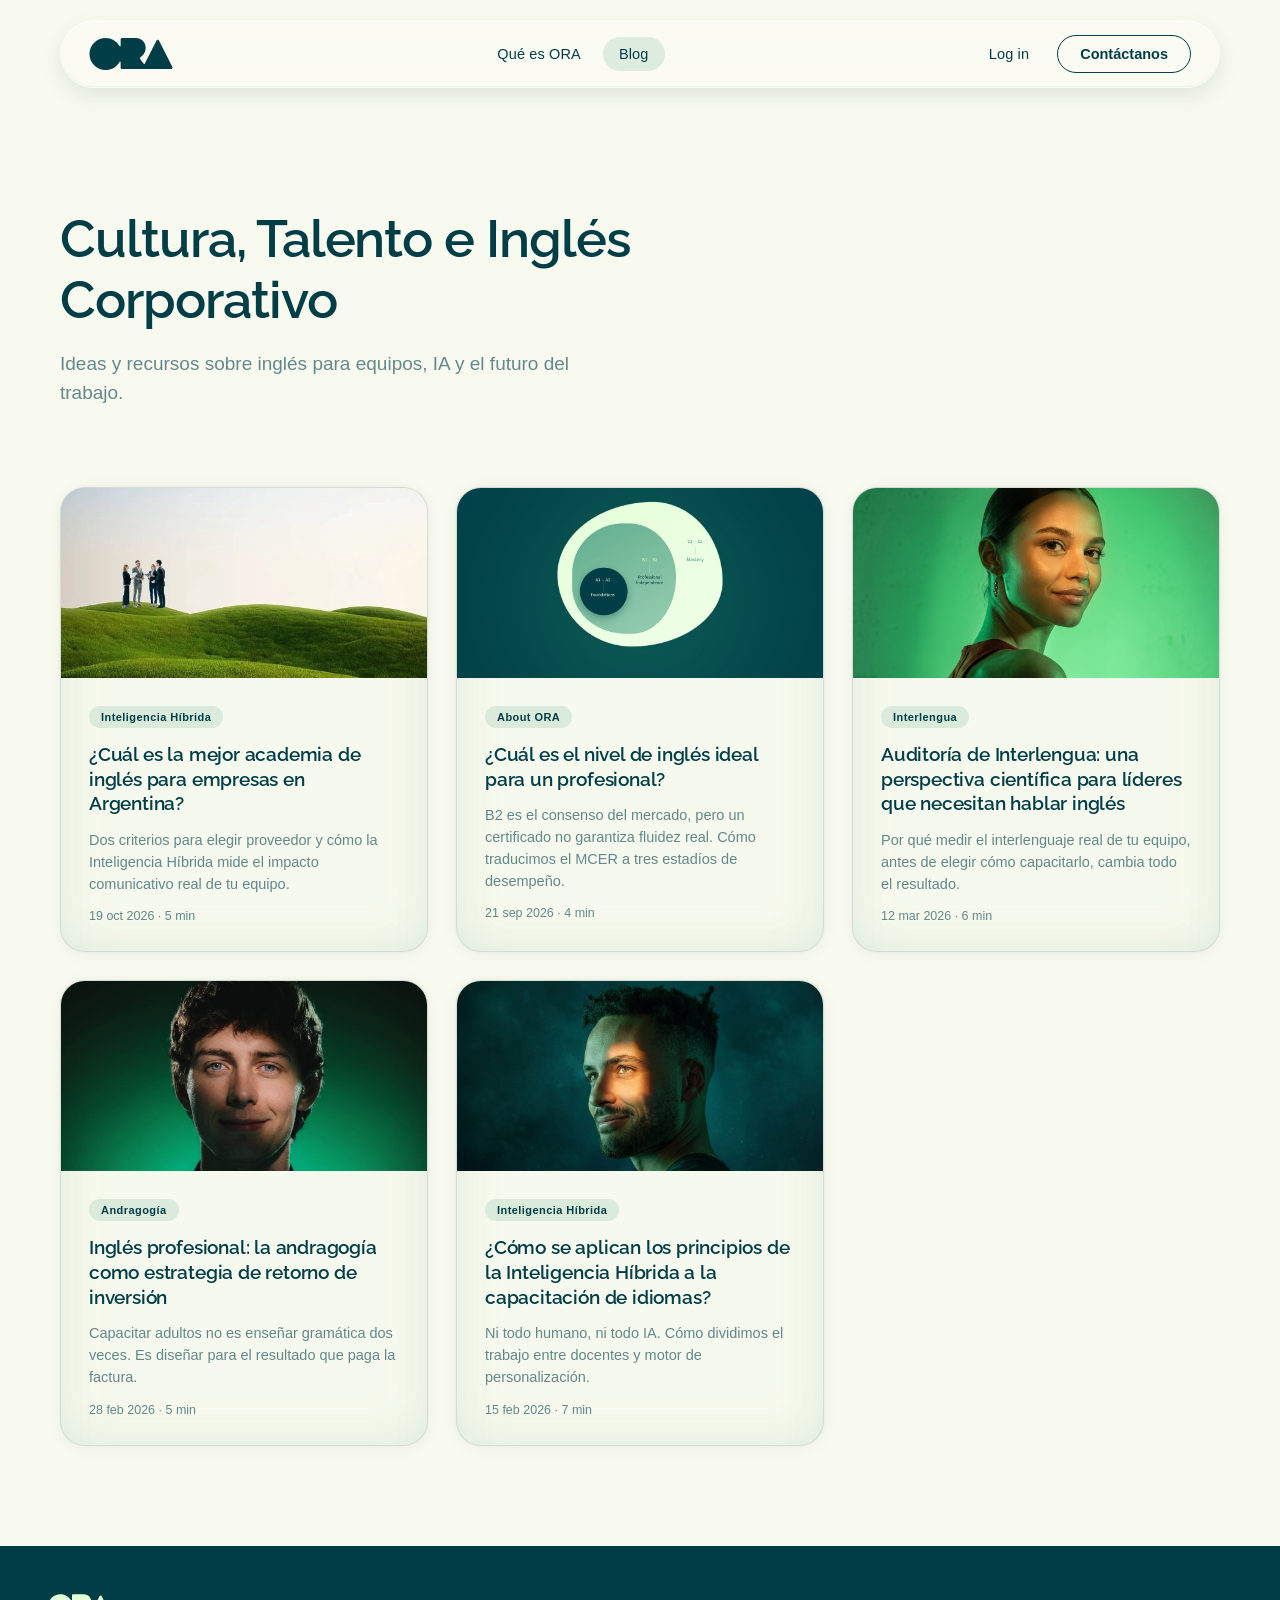
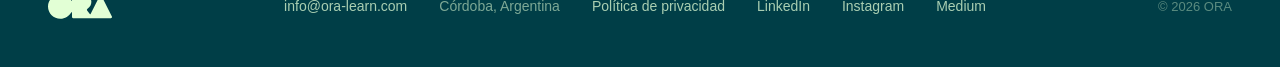
==== blog.html @ ccddfc1f "Add blog post: mejor academia de inglés para empresas en Argentina New article at /blog/mejor-academ" ====
<!DOCTYPE html>
<html lang="es">
<head>
<meta charset="utf-8">
<meta name="viewport" content="width=device-width, initial-scale=1">
<link rel="stylesheet" href="_ds/ora-design-system-51adb563-72f8-4b51-ade4-68212e205878/tokens/colors.css">
<link rel="stylesheet" href="_ds/ora-design-system-51adb563-72f8-4b51-ade4-68212e205878/tokens/typography.css">
<link rel="stylesheet" href="_ds/ora-design-system-51adb563-72f8-4b51-ade4-68212e205878/tokens/spacing.css">
<link rel="stylesheet" href="_ds/ora-design-system-51adb563-72f8-4b51-ade4-68212e205878/tokens/effects.css">
<link rel="stylesheet" href="_ds/ora-design-system-51adb563-72f8-4b51-ade4-68212e205878/styles.css">
<title>Blog | ORA</title>
<meta name="description" content="Ideas, metodología y aprendizajes sobre capacitación de inglés para equipos técnicos. El blog de ORA.">
<meta name="content-language" content="es">
<meta name="robots" content="index, follow">
<link rel="canonical" href="https://ora-learn.com/blog">
<link rel="icon" href="favicon.ico" sizes="any">
<link rel="icon" type="image/png" sizes="32x32" href="favicon-32.png">
<link rel="icon" type="image/png" sizes="96x96" href="favicon-96.png">
<link rel="icon" type="image/png" sizes="512x512" href="favicon-512.png">
<link rel="apple-touch-icon" sizes="180x180" href="apple-touch-icon.png">
<meta name="theme-color" content="#F9FAEF">
<meta property="og:type" content="website">
<meta property="og:url" content="https://ora-learn.com/blog">
<meta property="og:title" content="Blog | ORA">
<meta property="og:description" content="Ideas, metodología y aprendizajes sobre capacitación de inglés para equipos técnicos. El blog de ORA.">
<meta property="og:locale" content="es_AR">
<meta property="og:image" content="https://ora-learn.com/og-image.png?v=2">
<meta property="og:image:width" content="1200">
<meta property="og:image:height" content="630">
<meta name="twitter:card" content="summary_large_image">
<meta name="twitter:title" content="Blog | ORA">
<meta name="twitter:description" content="Ideas, metodología y aprendizajes sobre capacitación de inglés para equipos técnicos. El blog de ORA.">
<meta name="twitter:image" content="https://ora-learn.com/og-image.png?v=2">
<style>
  body{margin:0;background:var(--ora-paper);overflow-x:hidden;display:flex;flex-direction:column;min-height:100vh}
  a{color:var(--ora-deep-ocean);text-decoration:none}
  a:hover{color:var(--ora-mint-green)}
  main{flex:1}

  .blog-index-grid{display:grid;grid-template-columns:repeat(3,1fr);gap:28px}
  @media (max-width:900px){.blog-index-grid{grid-template-columns:1fr}}
  .blog-card{display:flex;flex-direction:column;background:var(--surface-glass-light);backdrop-filter:blur(21.6px);box-shadow:var(--glass-shadow-light);border:1px solid rgba(0,62,71,0.14);border-radius:25px;overflow:hidden;transition:transform 220ms var(--ease-standard)}
  .blog-card:hover{transform:translateY(-4px)}
  .blog-thumb{width:100%;height:190px;display:block;object-fit:cover;object-position:center 30%;background:linear-gradient(135deg, rgba(52,147,117,0.35), rgba(226,255,213,0.55))}

  /* ── NAVBAR (glass pill) ── */
  .ora-nav{position:sticky;top:0;z-index:50;display:flex;align-items:center;justify-content:center;padding:20px 32px}
  .ora-nav-pill{box-sizing:border-box;display:flex;align-items:center;justify-content:space-between;gap:48px;width:100%;max-width:1160px;padding:14px 28px;background:rgba(255,255,255,0.18);backdrop-filter:blur(15px);-webkit-backdrop-filter:blur(15px);border:1px solid rgba(255,255,255,0.2);border-radius:999px;box-shadow:inset 0 1px 1px rgba(255,255,255,0.6),inset 0 -1px 1px rgba(0,62,71,0.05),0 8px 20px rgba(0,62,71,0.1)}
  .ora-nav-links,.ora-nav-actions{display:flex;align-items:center}
  .ora-nav-links{gap:6px}
  .ora-nav-actions{gap:12px;flex-shrink:0}
  header .nav-link{font-family:var(--font-body);font-size:14.5px;color:var(--ora-deep-ocean);letter-spacing:0.01em;white-space:nowrap;padding:9px 16px;border-radius:999px;transition:background 180ms ease}
  header .nav-link:hover{background:rgba(52,147,117,0.14);color:var(--ora-deep-ocean)}
  header .nav-link[aria-current="page"]{background:rgba(52,147,117,0.14)}
  header .nav-cta{position:relative;font-family:var(--font-body);font-size:14.5px;font-weight:600;padding:10px 22px;border:1px solid var(--ora-deep-ocean);border-radius:999px;color:var(--ora-deep-ocean);white-space:nowrap;transition:background 180ms ease,color 180ms ease,border-color 180ms ease}
  header .nav-cta::before{content:'';position:absolute;inset:-14px;border-radius:999px;background:rgba(52,147,117,0.55);filter:blur(16px);opacity:0;z-index:-1;transition:opacity 220ms ease}
  header .nav-cta:hover{background:var(--ora-mint-green);border-color:var(--ora-mint-green);color:var(--ora-paper)}
  header .nav-cta:hover::before{opacity:1}

  @media (max-width:768px){
    .ora-nav{padding:14px 20px !important}
    .ora-nav-pill{padding:10px 16px !important;gap:16px !important}
    header .nav-link{display:none}
    header .header-logo{width:64px !important;height:25px !important}
    header .header-logo svg{width:100%;height:auto;display:block}
    .blog-hero{padding:56px 24px 48px !important}
    .blog-hero h1{font-size:34px !important}
    .blog-articles-sec{padding:0 24px 64px !important}
  }
</style>
</head>
<body>

<header class="ora-nav">
  <div class="ora-nav-pill">
    <a href="/" aria-label="ORA | inicio" class="header-logo" style="display:block;width:84px;height:32px;color:var(--ora-deep-ocean);flex-shrink:0">
      <svg viewBox="0 0 3081 1187" width="84" height="32" aria-hidden="true"><path d="M 1713.21 0 C 1713.485 0 1713.709 0.223 1713.709 0.495 C 1713.709 0.757 1713.928 0.972 1714.19 0.987 C 2152.968 26.228 2190.444 530.522 1902.259 704.197 C 1872.751 721.979 1861.536 761.925 1882.975 788.804 L 2021.425 962.377 C 2029.157 972.07 2044.401 970.496 2049.966 959.431 L 2486.86 90.743 C 2505.664 53.356 2559.328 53.356 2578.132 90.743 L 3075.547 1079.771 C 3092.51 1113.499 3067.842 1153.182 3029.911 1153.182 L 1207.57 1153.182 C 1179.391 1153.182 1156.546 1130.471 1156.546 1102.456 L 1156.546 894.53 C 1156.546 875.687 1126.072 869.272 1116.727 885.666 C 1014.18 1065.587 819.846 1187 596.982 1187 C 267.278 1187 0 921.281 0 593.5 C 0 265.719 267.278 0 596.982 0 C 819.845 0 1014.179 121.414 1116.727 301.334 C 1126.072 317.726 1156.545 311.312 1156.546 292.47 L 1156.546 50.726 C 1156.547 22.711 1179.391 0 1207.57 0 L 1713.21 0 Z" fill="currentColor" fill-rule="nonzero"></path></svg>
    </a>
    <nav aria-label="Principal" class="ora-nav-links">
      <a href="/#que-es-ora" class="nav-link">Qué es ORA</a>
      <a href="/blog" class="nav-link" aria-current="page">Blog</a>
    </nav>
    <div class="ora-nav-actions">
      <a href="https://app.ora-learn.com/login" class="nav-link">Log in</a>
      <a href="/#contacto" class="nav-cta">Contáctanos</a>
    </div>
  </div>
</header>

<main>
  <section class="blog-hero" aria-label="Blog de ORA" style="position:relative;background:var(--ora-paper);padding:100px 48px 80px;display:flex;flex-direction:column;align-items:center">
    <div style="width:100%;max-width:1160px;margin:0 auto;display:flex;flex-direction:column;align-items:flex-start">
      <h1 style="margin:0 0 20px;font-family:var(--font-display);font-weight:600;font-size:52px;letter-spacing:-0.02em;color:var(--ora-deep-ocean);max-width:640px">Cultura, Talento e Inglés Corporativo</h1>
      <p style="margin:0;font-family:var(--font-body);font-weight:300;font-size:19px;line-height:1.5;color:var(--text-muted);max-width:560px">Ideas y recursos sobre inglés para equipos, IA y el futuro del trabajo.</p>
    </div>
  </section>

  <section class="blog-articles-sec" aria-label="Artículos" style="position:relative;background:var(--ora-paper);padding:0 48px 100px;display:flex;justify-content:center">
    <div class="blog-index-grid" style="width:100%;max-width:1160px;margin:0 auto">

      <a href="/blog/mejor-academia-ingles-empresas-argentina" class="blog-card">
        <img class="blog-thumb" src="/assets/blog/mejor-academia-ingles-empresas.webp" alt="" loading="lazy" width="600" height="322">
        <div style="display:flex;flex-direction:column;gap:14px;padding:28px">
          <span style="align-self:flex-start;font-family:var(--font-body);font-size:11px;font-weight:600;letter-spacing:0.04em;color:var(--ora-deep-ocean);background:rgba(52,147,117,0.14);padding:5px 12px;border-radius:999px">Inteligencia Híbrida</span>
          <h2 style="margin:0;font-family:var(--font-display);font-weight:600;font-size:19px;line-height:1.3;letter-spacing:-0.01em;color:var(--ora-deep-ocean)">¿Cuál es la mejor academia de inglés para empresas en Argentina?</h2>
          <p style="margin:0;font-family:var(--font-body);font-weight:300;font-size:14.5px;line-height:1.5;color:var(--text-muted)">Dos criterios para elegir proveedor y cómo la Inteligencia Híbrida mide el impacto comunicativo real de tu equipo.</p>
          <span style="font-family:var(--font-body);font-size:12.5px;color:var(--text-muted)">19 oct 2026 · 5 min</span>
        </div>
      </a>

      <a href="/blog/nivel-ingles-ideal-profesional" class="blog-card">
        <img class="blog-thumb" src="/assets/blog/nivel-ingles-ideal.jpg" alt="" loading="lazy" width="1200" height="896">
        <div style="display:flex;flex-direction:column;gap:14px;padding:28px">
          <span style="align-self:flex-start;font-family:var(--font-body);font-size:11px;font-weight:600;letter-spacing:0.04em;color:var(--ora-deep-ocean);background:rgba(52,147,117,0.14);padding:5px 12px;border-radius:999px">About ORA</span>
          <h2 style="margin:0;font-family:var(--font-display);font-weight:600;font-size:19px;line-height:1.3;letter-spacing:-0.01em;color:var(--ora-deep-ocean)">¿Cuál es el nivel de inglés ideal para un profesional?</h2>
          <p style="margin:0;font-family:var(--font-body);font-weight:300;font-size:14.5px;line-height:1.5;color:var(--text-muted)">B2 es el consenso del mercado, pero un certificado no garantiza fluidez real. Cómo traducimos el MCER a tres estadíos de desempeño.</p>
          <span style="font-family:var(--font-body);font-size:12.5px;color:var(--text-muted)">21 sep 2026 · 4 min</span>
        </div>
      </a>

      <a href="/blog/auditoria-interlengua" class="blog-card">
        <img class="blog-thumb" src="/assets/blog/auditoria-interlengua.jpg" alt="" loading="lazy" width="1200" height="896">
        <div style="display:flex;flex-direction:column;gap:14px;padding:28px">
          <span style="align-self:flex-start;font-family:var(--font-body);font-size:11px;font-weight:600;letter-spacing:0.04em;color:var(--ora-deep-ocean);background:rgba(52,147,117,0.14);padding:5px 12px;border-radius:999px">Interlengua</span>
          <h2 style="margin:0;font-family:var(--font-display);font-weight:600;font-size:19px;line-height:1.3;letter-spacing:-0.01em;color:var(--ora-deep-ocean)">Auditoría de Interlengua: una perspectiva científica para líderes que necesitan hablar inglés</h2>
          <p style="margin:0;font-family:var(--font-body);font-weight:300;font-size:14.5px;line-height:1.5;color:var(--text-muted)">Por qué medir el interlenguaje real de tu equipo, antes de elegir cómo capacitarlo, cambia todo el resultado.</p>
          <span style="font-family:var(--font-body);font-size:12.5px;color:var(--text-muted)">12 mar 2026 · 6 min</span>
        </div>
      </a>

      <a href="/blog/andragogia-roi" class="blog-card">
        <img class="blog-thumb" src="/assets/blog/andragogia-roi.jpg" alt="" loading="lazy" width="1200" height="896">
        <div style="display:flex;flex-direction:column;gap:14px;padding:28px">
          <span style="align-self:flex-start;font-family:var(--font-body);font-size:11px;font-weight:600;letter-spacing:0.04em;color:var(--ora-deep-ocean);background:rgba(52,147,117,0.14);padding:5px 12px;border-radius:999px">Andragogía</span>
          <h2 style="margin:0;font-family:var(--font-display);font-weight:600;font-size:19px;line-height:1.3;letter-spacing:-0.01em;color:var(--ora-deep-ocean)">Inglés profesional: la andragogía como estrategia de retorno de inversión</h2>
          <p style="margin:0;font-family:var(--font-body);font-weight:300;font-size:14.5px;line-height:1.5;color:var(--text-muted)">Capacitar adultos no es enseñar gramática dos veces. Es diseñar para el resultado que paga la factura.</p>
          <span style="font-family:var(--font-body);font-size:12.5px;color:var(--text-muted)">28 feb 2026 · 5 min</span>
        </div>
      </a>

      <a href="/blog/inteligencia-hibrida-idiomas" class="blog-card">
        <img class="blog-thumb" src="/assets/blog/inteligencia-hibrida-idiomas.jpg" alt="" loading="lazy" width="1200" height="896">
        <div style="display:flex;flex-direction:column;gap:14px;padding:28px">
          <span style="align-self:flex-start;font-family:var(--font-body);font-size:11px;font-weight:600;letter-spacing:0.04em;color:var(--ora-deep-ocean);background:rgba(52,147,117,0.14);padding:5px 12px;border-radius:999px">Inteligencia Híbrida</span>
          <h2 style="margin:0;font-family:var(--font-display);font-weight:600;font-size:19px;line-height:1.3;letter-spacing:-0.01em;color:var(--ora-deep-ocean)">¿Cómo se aplican los principios de la Inteligencia Híbrida a la capacitación de idiomas?</h2>
          <p style="margin:0;font-family:var(--font-body);font-weight:300;font-size:14.5px;line-height:1.5;color:var(--text-muted)">Ni todo humano, ni todo IA. Cómo dividimos el trabajo entre docentes y motor de personalización.</p>
          <span style="font-family:var(--font-body);font-size:12.5px;color:var(--text-muted)">15 feb 2026 · 7 min</span>
        </div>
      </a>

    </div>
  </section>
</main>

<footer style="background:var(--ora-deep-ocean);padding:48px;display:flex;flex-wrap:wrap;align-items:center;justify-content:space-between;gap:24px">
  <a href="/" aria-label="ORA | volver al inicio" style="width:64px;height:25px;color:var(--ora-lime-green);display:block">
    <svg viewBox="0 0 3081 1187" width="64" height="25"><path d="M 1713.21 0 C 1713.485 0 1713.709 0.223 1713.709 0.495 C 1713.709 0.757 1713.928 0.972 1714.19 0.987 C 2152.968 26.228 2190.444 530.522 1902.259 704.197 C 1872.751 721.979 1861.536 761.925 1882.975 788.804 L 2021.425 962.377 C 2029.157 972.07 2044.401 970.496 2049.966 959.431 L 2486.86 90.743 C 2505.664 53.356 2559.328 53.356 2578.132 90.743 L 3075.547 1079.771 C 3092.51 1113.499 3067.842 1153.182 3029.911 1153.182 L 1207.57 1153.182 C 1179.391 1153.182 1156.546 1130.471 1156.546 1102.456 L 1156.546 894.53 C 1156.546 875.687 1126.072 869.272 1116.727 885.666 C 1014.18 1065.587 819.846 1187 596.982 1187 C 267.278 1187 0 921.281 0 593.5 C 0 265.719 267.278 0 596.982 0 C 819.845 0 1014.179 121.414 1116.727 301.334 C 1126.072 317.726 1156.545 311.312 1156.546 292.47 L 1156.546 50.726 C 1156.547 22.711 1179.391 0 1207.57 0 L 1713.21 0 Z" fill="currentColor" fill-rule="nonzero"></path></svg>
  </a>
  <div style="display:flex;flex-wrap:wrap;gap:32px;align-items:center">
    <a href="mailto:info@ora-learn.com" style="font-family:'Inter',sans-serif;font-size:14px;color:rgba(226,255,213,0.75);text-decoration:none">info@ora-learn.com</a>
    <span style="font-family:'Inter',sans-serif;font-size:14px;color:rgba(226,255,213,0.55)">Córdoba, Argentina</span>
    <a href="/politica-privacidad" style="font-family:'Inter',sans-serif;font-size:14px;color:rgba(226,255,213,0.75);text-decoration:none">Política de privacidad</a>
    <a href="https://www.linkedin.com/company/135297198" target="_blank" rel="noopener noreferrer" style="font-family:'Inter',sans-serif;font-size:14px;color:rgba(226,255,213,0.75);text-decoration:none">LinkedIn</a>
    <a href="https://www.instagram.com/ora.learn/" target="_blank" rel="noopener noreferrer" style="font-family:'Inter',sans-serif;font-size:14px;color:rgba(226,255,213,0.75);text-decoration:none">Instagram</a>
    <a href="https://medium.com/@info_32615" target="_blank" rel="noopener noreferrer" style="font-family:'Inter',sans-serif;font-size:14px;color:rgba(226,255,213,0.75);text-decoration:none">Medium</a>
  </div>
  <span style="font-family:'Inter',sans-serif;font-size:13px;color:rgba(226,255,213,0.4)">© 2026 ORA</span>
</footer>

</body>
</html>
---- _ds/ora-design-system-51adb563-72f8-4b51-ade4-68212e205878/tokens/colors.css ----
:root{
/* Base palette — from Figma "Colores" frame (4 official brand colors) */
--ora-lime-green:#E2FFD5;
--ora-mint-green:#349375;
--ora-paper:#F9FAEF;
--ora-deep-ocean:#003E47;
/* Neutrals used throughout the deck (glass pills, grid marks, strokes) */
--ora-white:#FFFFFF;
--ora-black:#000000;
--ora-glass-gray:#D9D9D9;
--ora-mist:#F5F5F5;
--ora-shadow-charcoal:#262626;
/* Semantic aliases */
--surface-canvas:var(--ora-paper);
--surface-canvas-dark:var(--ora-deep-ocean);
--surface-inverse:var(--ora-lime-green);
--surface-glass-light:rgba(52,147,117,0.01);
--surface-glass-dark:rgba(217,217,217,0.01);
--text-primary:var(--ora-deep-ocean);
--text-inverse:var(--ora-lime-green);
--text-on-light:var(--ora-deep-ocean);
--text-muted:rgba(0,62,71,0.6);
--brand-accent:var(--ora-mint-green);
--border-hairline:rgba(226,255,213,0.5);
--shadow-color:rgba(0,0,0,0.1);
}
---- _ds/ora-design-system-51adb563-72f8-4b51-ade4-68212e205878/tokens/typography.css ----
@font-face{font-family:"Raleway";src:url("../fonts/Raleway-Variable.ttf") format("truetype");font-weight:100 900;font-style:normal;font-display:swap}
@font-face{font-family:"Raleway";src:url("../fonts/Raleway-Italic-Variable.ttf") format("truetype");font-weight:100 900;font-style:italic;font-display:swap}
@font-face{font-family:"Roboto Serif";src:url("../fonts/RobotoSerif-Variable.ttf") format("truetype");font-weight:100 900;font-style:normal;font-display:swap}
@font-face{font-family:"Roboto Serif";src:url("../fonts/RobotoSerif-Italic-Variable.ttf") format("truetype");font-weight:100 900;font-style:italic;font-display:swap}
@import url("https://fonts.googleapis.com/css2?family=Inter:ital,wght@0,300;0,400;0,600;1,300&display=swap");
:root{
--font-display:"Raleway",-apple-system,BlinkMacSystemFont,"Segoe UI",Roboto,"Helvetica Neue",Arial,sans-serif;
--font-accent:"Roboto Serif",ui-serif,Georgia,"Times New Roman",serif;
--font-body:"Inter",-apple-system,BlinkMacSystemFont,"Segoe UI",Roboto,"Helvetica Neue",Arial,sans-serif;
--tracking-tight:-0.02em;
--tracking-body:-0.02em;
/* Display scale (Raleway SemiBold, from Figma title/section headers) */
--text-hero:180px;
--text-display-1:96px;
--text-display-2:64px;
--text-display-3:48px;
--text-heading:24px;
--text-lead:32px;
--text-body:20px;
--text-small:16px;
--text-caption:10px;
}
---- _ds/ora-design-system-51adb563-72f8-4b51-ade4-68212e205878/tokens/spacing.css ----
:root{
--space-1:8px;
--space-2:16px;
--space-3:25px;
--space-4:37px;
--space-5:50px;
--space-6:80px;
--space-7:120px;
--space-8:192px;
--radius-sm:15px;
--radius-md:25px;
--radius-lg:80px;
--radius-pill:999px;
}
---- _ds/ora-design-system-51adb563-72f8-4b51-ade4-68212e205878/tokens/effects.css ----
:root{
/* "Glass pill" — the deck's signature surface: near-transparent fill + heavy blur + dual inset sheen + soft outer shadow */
--glass-blur:21.6px;
--glass-shadow-light:0px 0px 3.6px 0px rgba(0,0,0,0.05),0px 1.8px 14.4px 0px rgba(0,0,0,0.05),inset 0px 0px 50px -3.6px rgba(52,147,117,0.15);
--glass-shadow-dark:inset 3.6px 3.6px 40px -3.6px var(--ora-shadow-charcoal),inset -3.6px -3.6px 25px -3.6px var(--ora-shadow-charcoal),0px 0px 3.6px 0px rgba(0,0,0,0.1),0px 1.8px 14.4px 0px rgba(0,0,0,0.1);
--ease-standard:cubic-bezier(.4,0,.2,1); /* @kind other */
--duration-fast:120ms; /* @kind other */
--duration-standard:200ms; /* @kind other */
}
.ora-glass-light{background:var(--surface-glass-light);backdrop-filter:blur(var(--glass-blur));box-shadow:var(--glass-shadow-light)}
.ora-glass-dark{background:var(--surface-glass-dark);backdrop-filter:blur(var(--glass-blur));box-shadow:var(--glass-shadow-dark)}
---- _ds/ora-design-system-51adb563-72f8-4b51-ade4-68212e205878/styles.css ----
@import "tokens/colors.css";
@import "tokens/typography.css";
@import "tokens/spacing.css";
@import "tokens/effects.css";
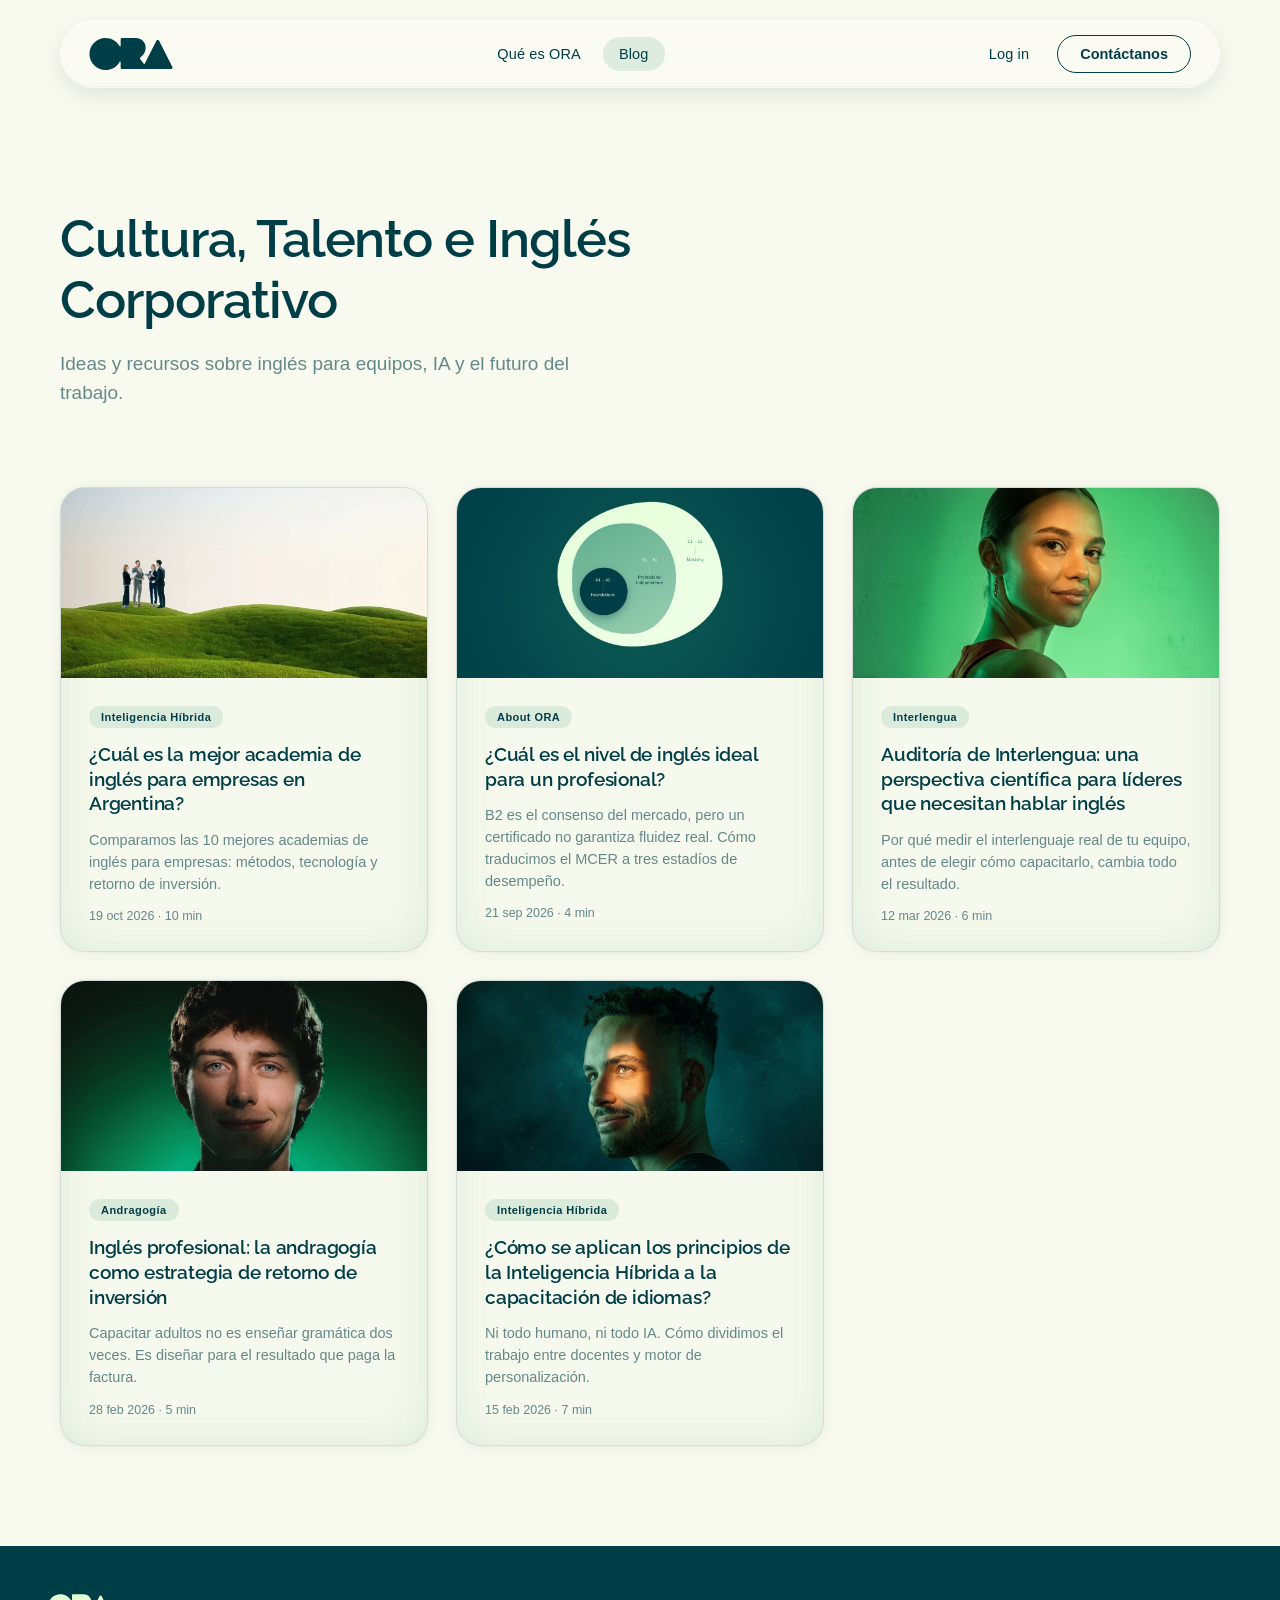
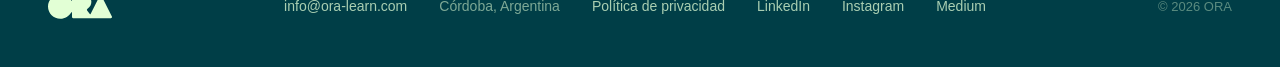
==== commit 66d16cf3: "Blog: reescribe "mejor academia de inglés" como ranking de 10 academias - Contenido nuevo según el d" ====
--- a/blog.html
+++ b/blog.html
@@ -103,8 +103,8 @@
         <div style="display:flex;flex-direction:column;gap:14px;padding:28px">
           <span style="align-self:flex-start;font-family:var(--font-body);font-size:11px;font-weight:600;letter-spacing:0.04em;color:var(--ora-deep-ocean);background:rgba(52,147,117,0.14);padding:5px 12px;border-radius:999px">Inteligencia Híbrida</span>
           <h2 style="margin:0;font-family:var(--font-display);font-weight:600;font-size:19px;line-height:1.3;letter-spacing:-0.01em;color:var(--ora-deep-ocean)">¿Cuál es la mejor academia de inglés para empresas en Argentina?</h2>
-          <p style="margin:0;font-family:var(--font-body);font-weight:300;font-size:14.5px;line-height:1.5;color:var(--text-muted)">Dos criterios para elegir proveedor y cómo la Inteligencia Híbrida mide el impacto comunicativo real de tu equipo.</p>
-          <span style="font-family:var(--font-body);font-size:12.5px;color:var(--text-muted)">19 oct 2026 · 5 min</span>
+          <p style="margin:0;font-family:var(--font-body);font-weight:300;font-size:14.5px;line-height:1.5;color:var(--text-muted)">Comparamos las 10 mejores academias de inglés para empresas: métodos, tecnología y retorno de inversión.</p>
+          <span style="font-family:var(--font-body);font-size:12.5px;color:var(--text-muted)">19 oct 2026 · 10 min</span>
         </div>
       </a>
 
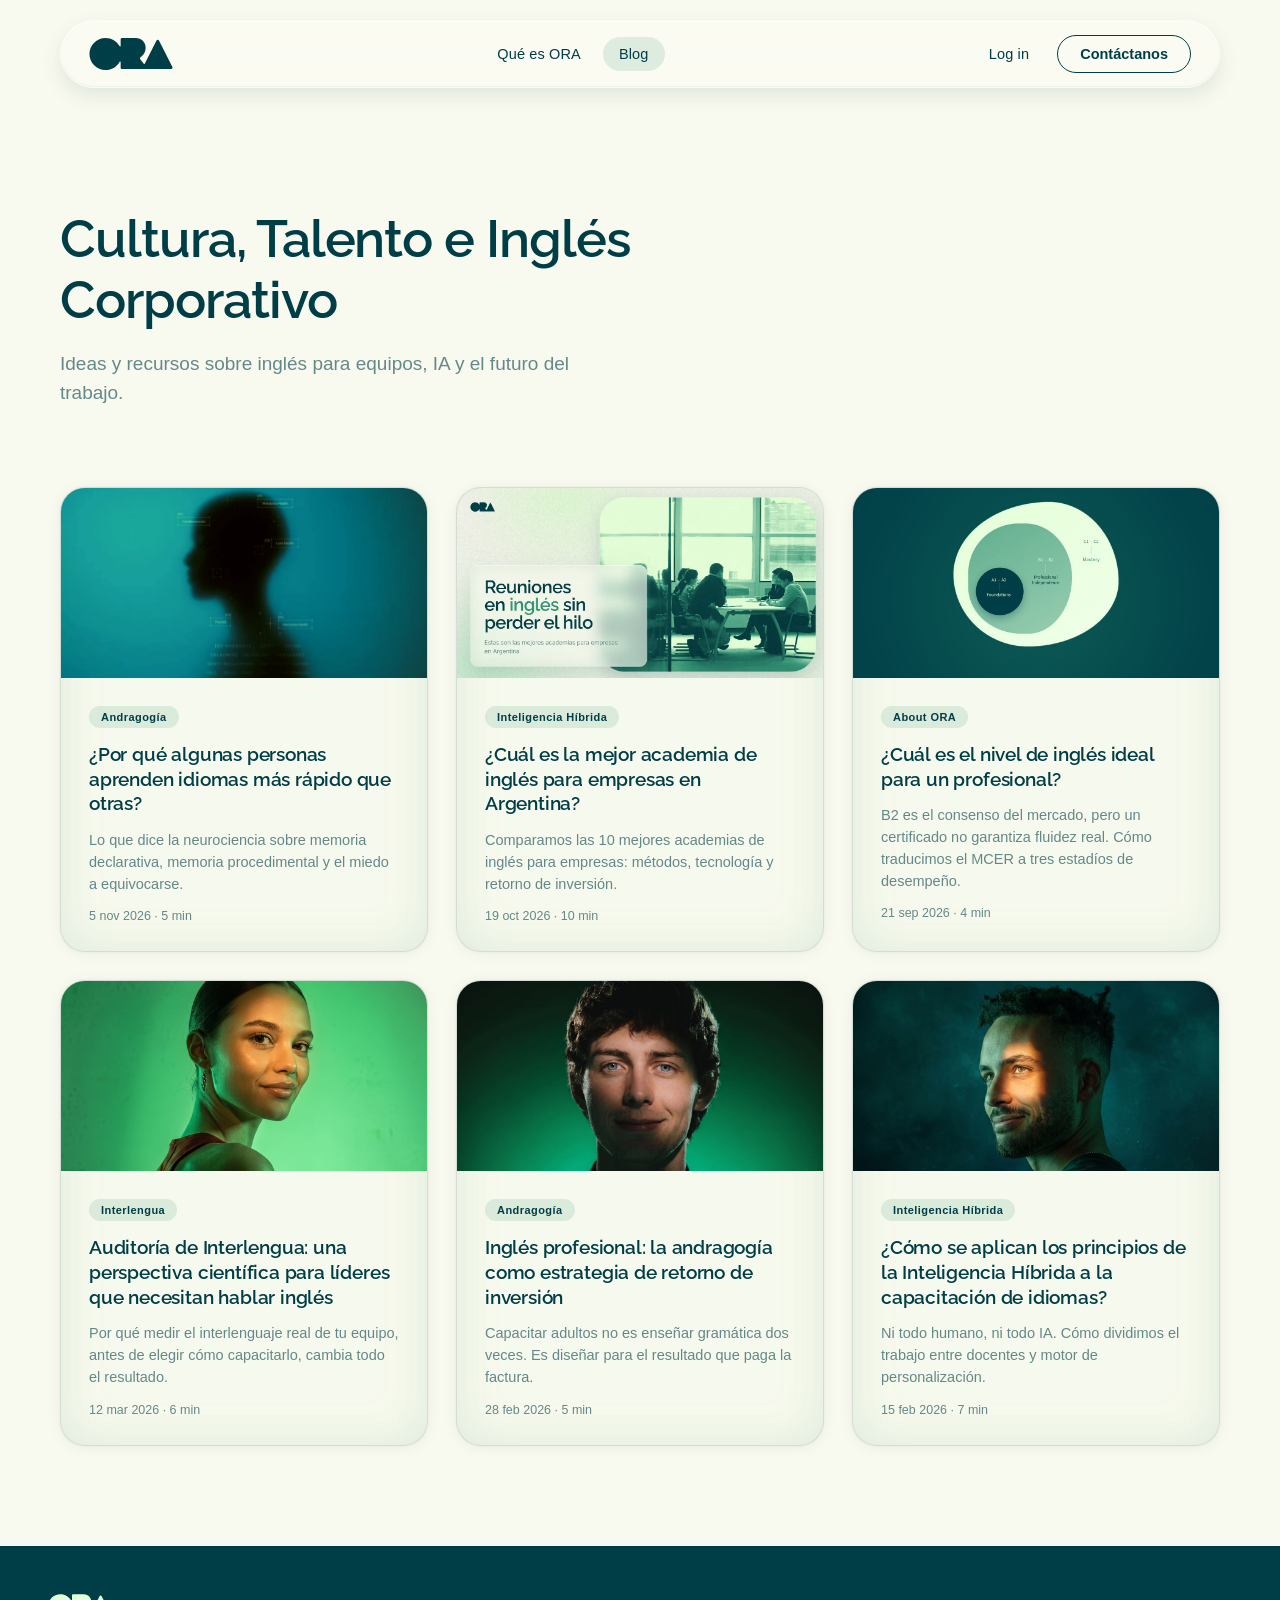
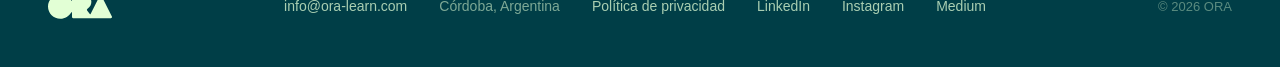
==== commit 7889056c: "Blog: agrega artículo sobre por qué algunos adultos aprenden idiomas más rápido Co-Authored-By: Clau" ====
--- a/blog.html
+++ b/blog.html
@@ -98,6 +98,16 @@
   <section class="blog-articles-sec" aria-label="Artículos" style="position:relative;background:var(--ora-paper);padding:0 48px 100px;display:flex;justify-content:center">
     <div class="blog-index-grid" style="width:100%;max-width:1160px;margin:0 auto">
 
+      <a href="/blog/porque-algunos-adultos-aprenden-idiomas-mas-rapido" class="blog-card">
+        <img class="blog-thumb" src="/assets/blog/adultos-aprenden-idiomas-rapido.webp" alt="" loading="lazy" width="736" height="414">
+        <div style="display:flex;flex-direction:column;gap:14px;padding:28px">
+          <span style="align-self:flex-start;font-family:var(--font-body);font-size:11px;font-weight:600;letter-spacing:0.04em;color:var(--ora-deep-ocean);background:rgba(52,147,117,0.14);padding:5px 12px;border-radius:999px">Andragogía</span>
+          <h2 style="margin:0;font-family:var(--font-display);font-weight:600;font-size:19px;line-height:1.3;letter-spacing:-0.01em;color:var(--ora-deep-ocean)">¿Por qué algunas personas aprenden idiomas más rápido que otras?</h2>
+          <p style="margin:0;font-family:var(--font-body);font-weight:300;font-size:14.5px;line-height:1.5;color:var(--text-muted)">Lo que dice la neurociencia sobre memoria declarativa, memoria procedimental y el miedo a equivocarse.</p>
+          <span style="font-family:var(--font-body);font-size:12.5px;color:var(--text-muted)">5 nov 2026 · 5 min</span>
+        </div>
+      </a>
+
       <a href="/blog/mejor-academia-ingles-empresas-argentina" class="blog-card">
         <img class="blog-thumb" src="/assets/blog/mejor-academia-ingles-empresas.webp" alt="" loading="lazy" width="600" height="322">
         <div style="display:flex;flex-direction:column;gap:14px;padding:28px">
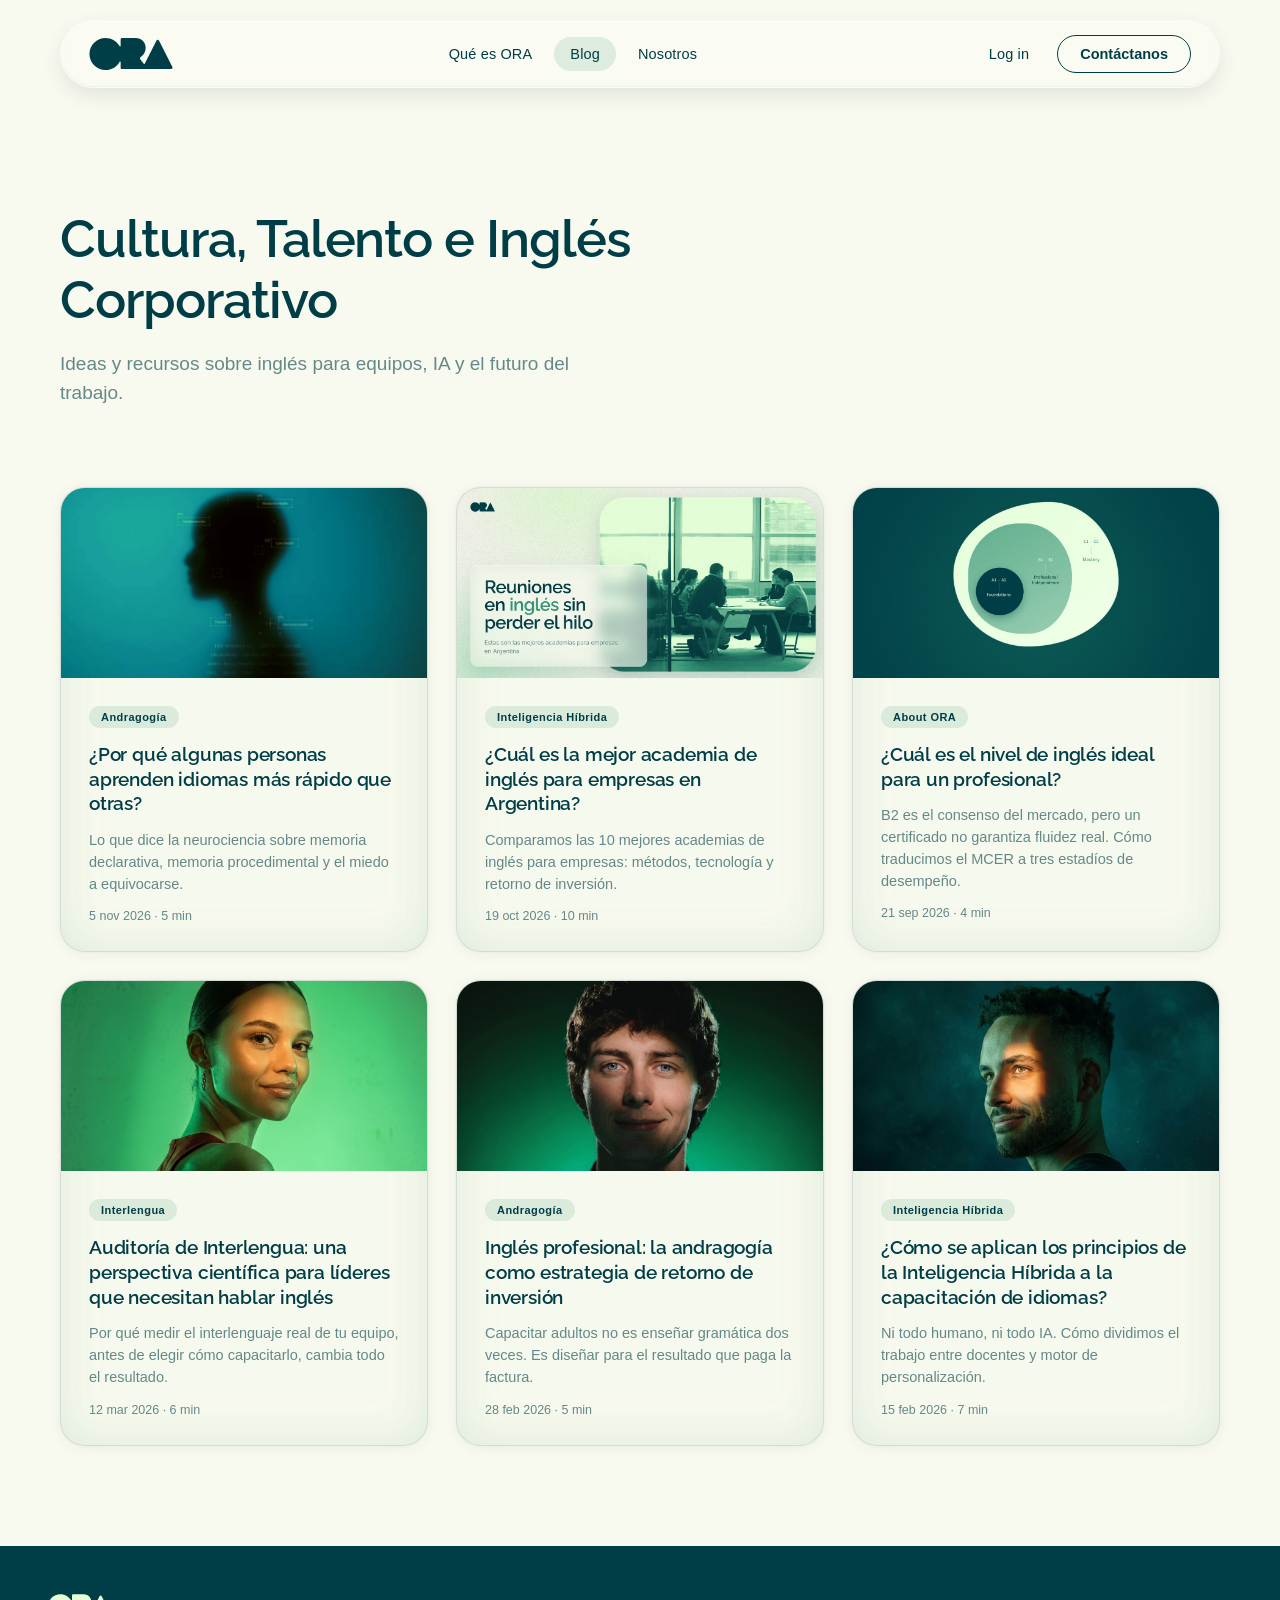
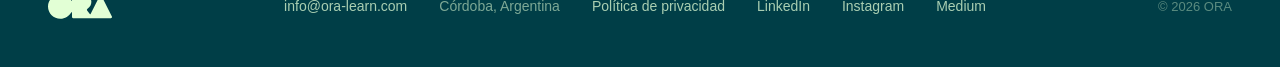
==== commit 34ef5fed: "Página Quiénes somos: diseño completo, SEO y botón Nosotros en el navbar Co-Authored-By: Claude Sonn" ====
--- a/blog.html
+++ b/blog.html
@@ -79,6 +79,7 @@
     <nav aria-label="Principal" class="ora-nav-links">
       <a href="/#que-es-ora" class="nav-link">Qué es ORA</a>
       <a href="/blog" class="nav-link" aria-current="page">Blog</a>
+      <a href="/quienes-somos" class="nav-link">Nosotros</a>
     </nav>
     <div class="ora-nav-actions">
       <a href="https://app.ora-learn.com/login" class="nav-link">Log in</a>
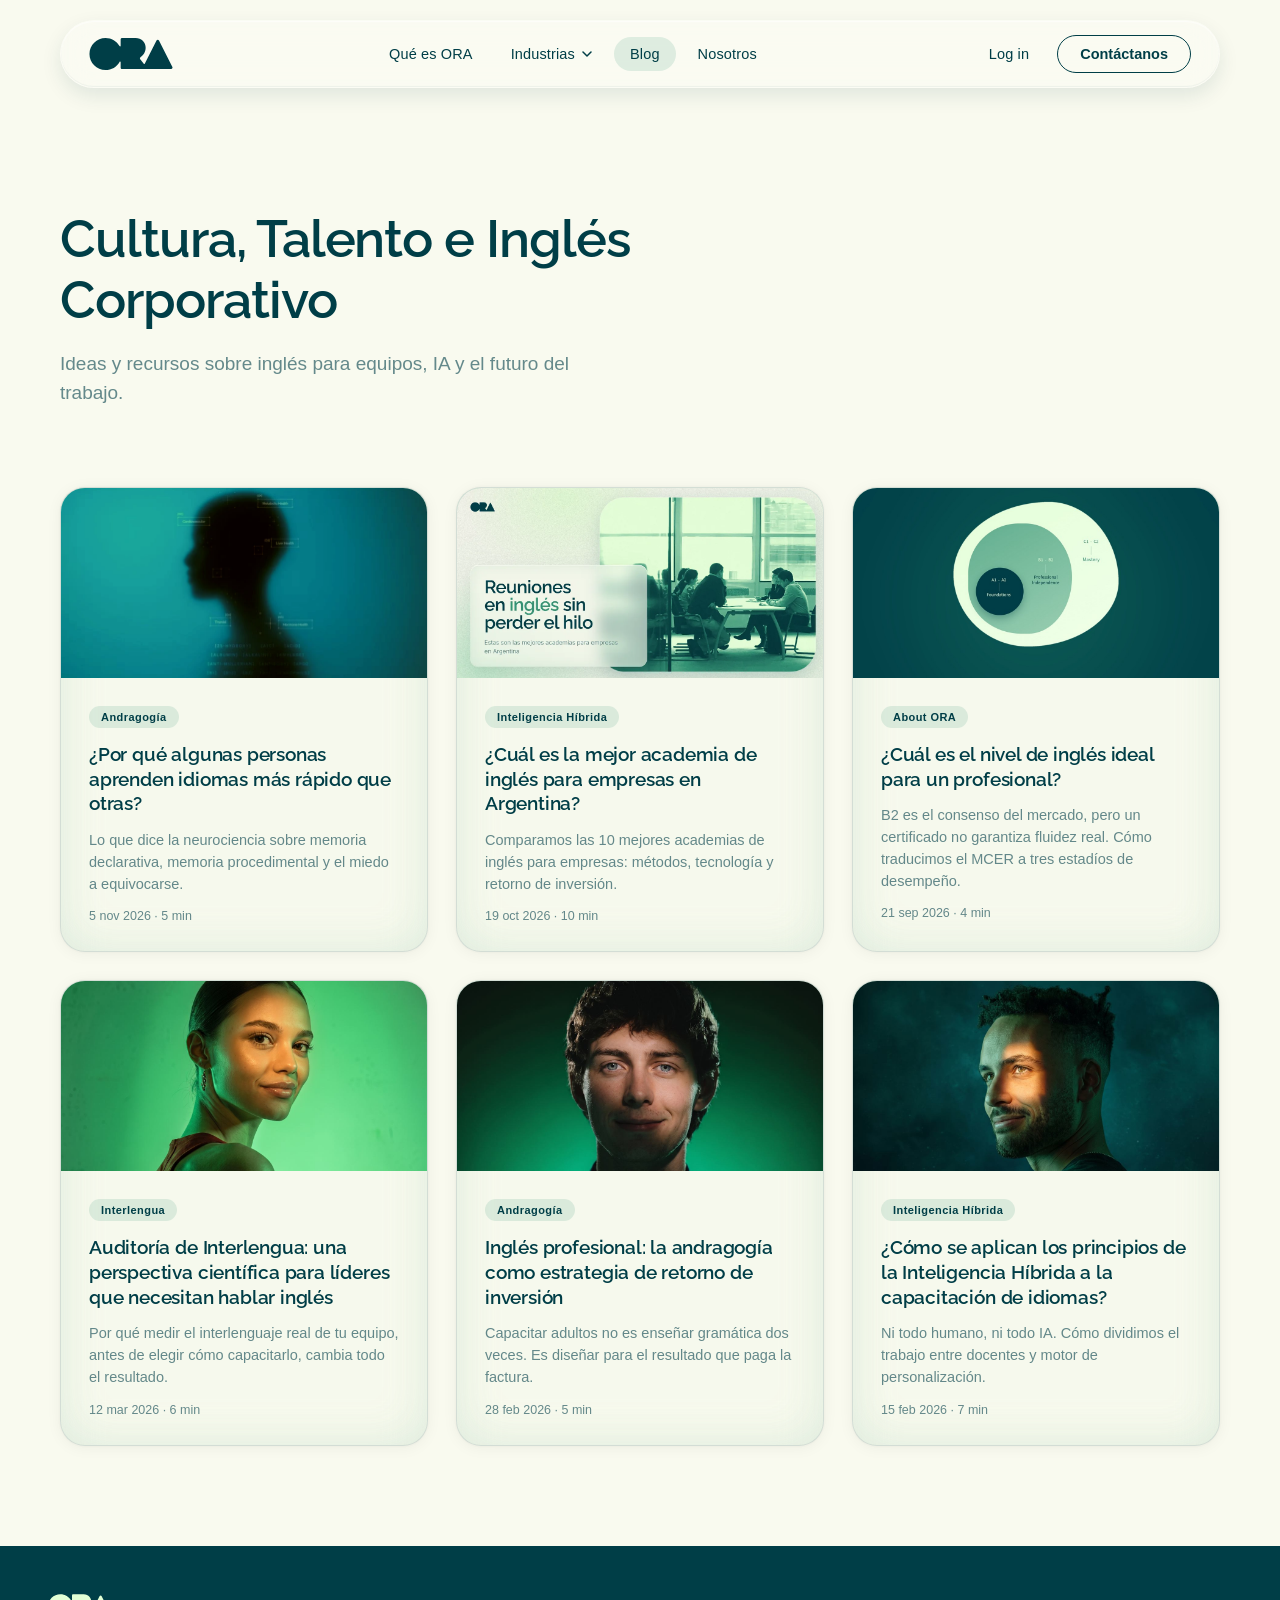
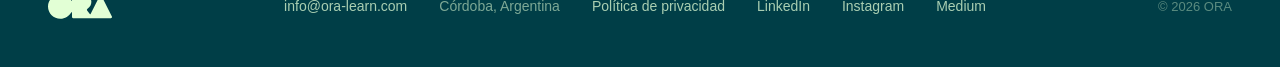
==== commit bc2e9ed7: "Navbar: sección Industrias (desktop dropdown + grupo en menú mobile) con English for Tech e Inglés p" ====
--- a/blog.html
+++ b/blog.html
@@ -68,6 +68,8 @@
     .blog-articles-sec{padding:0 24px 64px !important}
   }
 </style>
+<link rel="stylesheet" href="/nav-mobile.css">
+<script src="/nav-mobile.js" defer></script>
 </head>
 <body>
 
@@ -78,6 +80,13 @@
     </a>
     <nav aria-label="Principal" class="ora-nav-links">
       <a href="/#que-es-ora" class="nav-link">Qué es ORA</a>
+      <div class="nav-dd">
+        <button type="button" class="nav-link nav-dd-btn" aria-expanded="false" aria-haspopup="true" aria-controls="nav-dd-menu">Industrias<svg class="nav-dd-chev" width="10" height="6" viewBox="0 0 10 6" fill="none" aria-hidden="true"><path d="M1 1l4 4 4-4" stroke="currentColor" stroke-width="1.5" stroke-linecap="round" stroke-linejoin="round"/></svg></button>
+        <div class="nav-dd-menu" id="nav-dd-menu">
+          <a href="/english-for-tech">Inglés para tecnología</a>
+          <a href="/ingles-para-futbolistas">Inglés para futbolistas</a>
+        </div>
+      </div>
       <a href="/blog" class="nav-link" aria-current="page">Blog</a>
       <a href="/quienes-somos" class="nav-link">Nosotros</a>
     </nav>
--- a/_ds/ora-design-system-51adb563-72f8-4b51-ade4-68212e205878/tokens/typography.css
+++ b/_ds/ora-design-system-51adb563-72f8-4b51-ade4-68212e205878/tokens/typography.css
@@ -1,7 +1,7 @@
-@font-face{font-family:"Raleway";src:url("../fonts/Raleway-Variable.ttf") format("truetype");font-weight:100 900;font-style:normal;font-display:swap}
-@font-face{font-family:"Raleway";src:url("../fonts/Raleway-Italic-Variable.ttf") format("truetype");font-weight:100 900;font-style:italic;font-display:swap}
-@font-face{font-family:"Roboto Serif";src:url("../fonts/RobotoSerif-Variable.ttf") format("truetype");font-weight:100 900;font-style:normal;font-display:swap}
-@font-face{font-family:"Roboto Serif";src:url("../fonts/RobotoSerif-Italic-Variable.ttf") format("truetype");font-weight:100 900;font-style:italic;font-display:swap}
+@font-face{font-family:"Raleway";src:url("../fonts/Raleway-Variable.woff2") format("woff2"),url("../fonts/Raleway-Variable.ttf") format("truetype");font-weight:100 900;font-style:normal;font-display:swap}
+@font-face{font-family:"Raleway";src:url("../fonts/Raleway-Italic-Variable.woff2") format("woff2"),url("../fonts/Raleway-Italic-Variable.ttf") format("truetype");font-weight:100 900;font-style:italic;font-display:swap}
+@font-face{font-family:"Roboto Serif";src:url("../fonts/RobotoSerif-Variable.woff2") format("woff2"),url("../fonts/RobotoSerif-Variable.ttf") format("truetype");font-weight:100 900;font-style:normal;font-display:swap}
+@font-face{font-family:"Roboto Serif";src:url("../fonts/RobotoSerif-Italic-Variable.woff2") format("woff2"),url("../fonts/RobotoSerif-Italic-Variable.ttf") format("truetype");font-weight:100 900;font-style:italic;font-display:swap}
 @import url("https://fonts.googleapis.com/css2?family=Inter:ital,wght@0,300;0,400;0,600;1,300&display=swap");
 :root{
 --font-display:"Raleway",-apple-system,BlinkMacSystemFont,"Segoe UI",Roboto,"Helvetica Neue",Arial,sans-serif;
--- a/nav-mobile.css
+++ b/nav-mobile.css
@@ -0,0 +1,50 @@
+/* Menú hamburguesa (3 puntos) del navbar — solo mobile. Se inyecta con nav-mobile.js */
+/* Dropdown "Industrias" — desktop. El HTML vive en cada página; el comportamiento en nav-mobile.js */
+.nav-dd{position:relative}
+.nav-dd-btn{appearance:none;-webkit-appearance:none;border:0;background:transparent;margin:0;cursor:pointer;display:inline-flex;align-items:center;gap:7px}
+.nav-dd-btn:focus-visible{outline:2px solid var(--ora-mint-green);outline-offset:2px}
+.nav-dd-btn.is-current,.nav-dd.is-open .nav-dd-btn{background:rgba(52,147,117,0.14)}
+.nav-dd-chev{transition:transform 200ms cubic-bezier(.4,0,.2,1)}
+.nav-dd.is-open .nav-dd-chev{transform:rotate(180deg)}
+.nav-dd-menu{position:absolute;top:100%;left:0;min-width:240px;margin-top:12px;padding:8px;display:flex;flex-direction:column;gap:2px;background:rgba(249,250,239,0.96);border:1px solid rgba(255,255,255,0.5);border-radius:24px;box-shadow:inset 0 1px 1px rgba(255,255,255,0.6),0 12px 28px rgba(0,62,71,0.14);opacity:0;visibility:hidden;transform:translateY(-6px);transition:opacity 160ms cubic-bezier(.4,0,.2,1),transform 160ms cubic-bezier(.4,0,.2,1),visibility 0s linear 160ms}
+.nav-dd-menu::before{content:"";position:absolute;left:0;right:0;top:-14px;height:14px} /* puente para el hover */
+.nav-dd.is-open .nav-dd-menu{opacity:1;visibility:visible;transform:none;transition-delay:0s}
+@media (hover:hover){.nav-dd:hover .nav-dd-menu{opacity:1;visibility:visible;transform:none;transition-delay:0s}.nav-dd:hover .nav-dd-btn{background:rgba(52,147,117,0.14)}.nav-dd:hover .nav-dd-chev{transform:rotate(180deg)}}
+.nav-dd-menu a{display:block;font-family:var(--font-body);font-size:14.5px;color:var(--ora-deep-ocean);white-space:nowrap;padding:11px 16px;border-radius:999px;transition:background 180ms ease}
+.nav-dd-menu a:hover,.nav-dd-menu a[aria-current="page"]{background:rgba(52,147,117,0.14);color:var(--ora-deep-ocean)}
+.nav-dd-menu a[aria-current="page"]{font-weight:600}
+.nav-dd-menu a:focus-visible{outline:2px solid var(--ora-mint-green);outline-offset:-2px}
+
+.nav-toggle{display:none}
+.nav-menu{display:none}
+
+/* Tablet angosta (769–1000px): con "Industrias" el pill necesita más aire */
+@media (min-width:769px) and (max-width:1000px){
+  .ora-nav{padding-left:16px !important;padding-right:16px !important}
+  .ora-nav-pill{gap:16px !important;padding:12px 18px !important}
+  .ora-nav-pill .nav-link{padding:9px 10px !important}
+  .ora-nav-pill .nav-cta{padding:10px 16px !important}
+}
+
+@media (max-width:768px){
+  .ora-nav-links{display:none !important}
+
+  .nav-toggle{display:flex;align-items:center;justify-content:center;gap:5px;width:44px;height:36px;padding:0;margin:0;border:0;border-radius:999px;background:transparent;cursor:pointer;flex-shrink:0;transition:background 180ms ease;-webkit-tap-highlight-color:transparent}
+  .nav-toggle:hover,.nav-toggle[aria-expanded="true"]{background:rgba(52,147,117,0.14)}
+  .nav-toggle:focus-visible{outline:2px solid var(--ora-mint-green);outline-offset:2px}
+  .nav-toggle span{display:block;width:5px;height:5px;border-radius:50%;background:var(--ora-deep-ocean);transition:transform 260ms cubic-bezier(.16,1,.3,1),opacity 200ms ease}
+  .nav-toggle[aria-expanded="true"] span:nth-child(1){transform:translateX(-2px) scale(1.15)}
+  .nav-toggle[aria-expanded="true"] span:nth-child(3){transform:translateX(2px) scale(1.15)}
+
+  .nav-menu{display:flex;flex-direction:column;gap:4px;position:absolute;top:calc(100% - 8px);left:20px;right:20px;padding:12px;background:rgba(249,250,239,0.78);backdrop-filter:blur(15px);-webkit-backdrop-filter:blur(15px);border:1px solid rgba(255,255,255,0.2);border-radius:28px;box-shadow:inset 0 1px 1px rgba(255,255,255,0.6),inset 0 -1px 1px rgba(0,62,71,0.05),0 8px 20px rgba(0,62,71,0.1);opacity:0;visibility:hidden;transform:translateY(-8px) scale(.98);transform-origin:top center;transition:opacity 220ms ease,transform 260ms cubic-bezier(.16,1,.3,1),visibility 0s linear 260ms}
+  .nav-menu.is-open{opacity:1;visibility:visible;transform:none;transition-delay:0s}
+  .nav-menu a{display:block;font-family:var(--font-body);font-size:16px;color:var(--ora-deep-ocean);letter-spacing:0.01em;padding:14px 20px;border-radius:999px;transition:background 180ms ease}
+  .nav-menu .nav-menu-label{display:block;font-family:var(--font-body);font-size:12px;letter-spacing:0.08em;text-transform:uppercase;color:var(--text-muted);padding:12px 20px 4px}
+  .nav-menu a.nav-menu-sub{padding-left:32px}
+  .nav-menu a:hover,.nav-menu a[aria-current="page"]{background:rgba(52,147,117,0.14);color:var(--ora-deep-ocean)}
+  .nav-menu a[aria-current="page"]{font-weight:600}
+}
+
+@media (prefers-reduced-motion:reduce){
+  .nav-menu,.nav-toggle span,.nav-dd-menu,.nav-dd-chev{transition:none}
+}
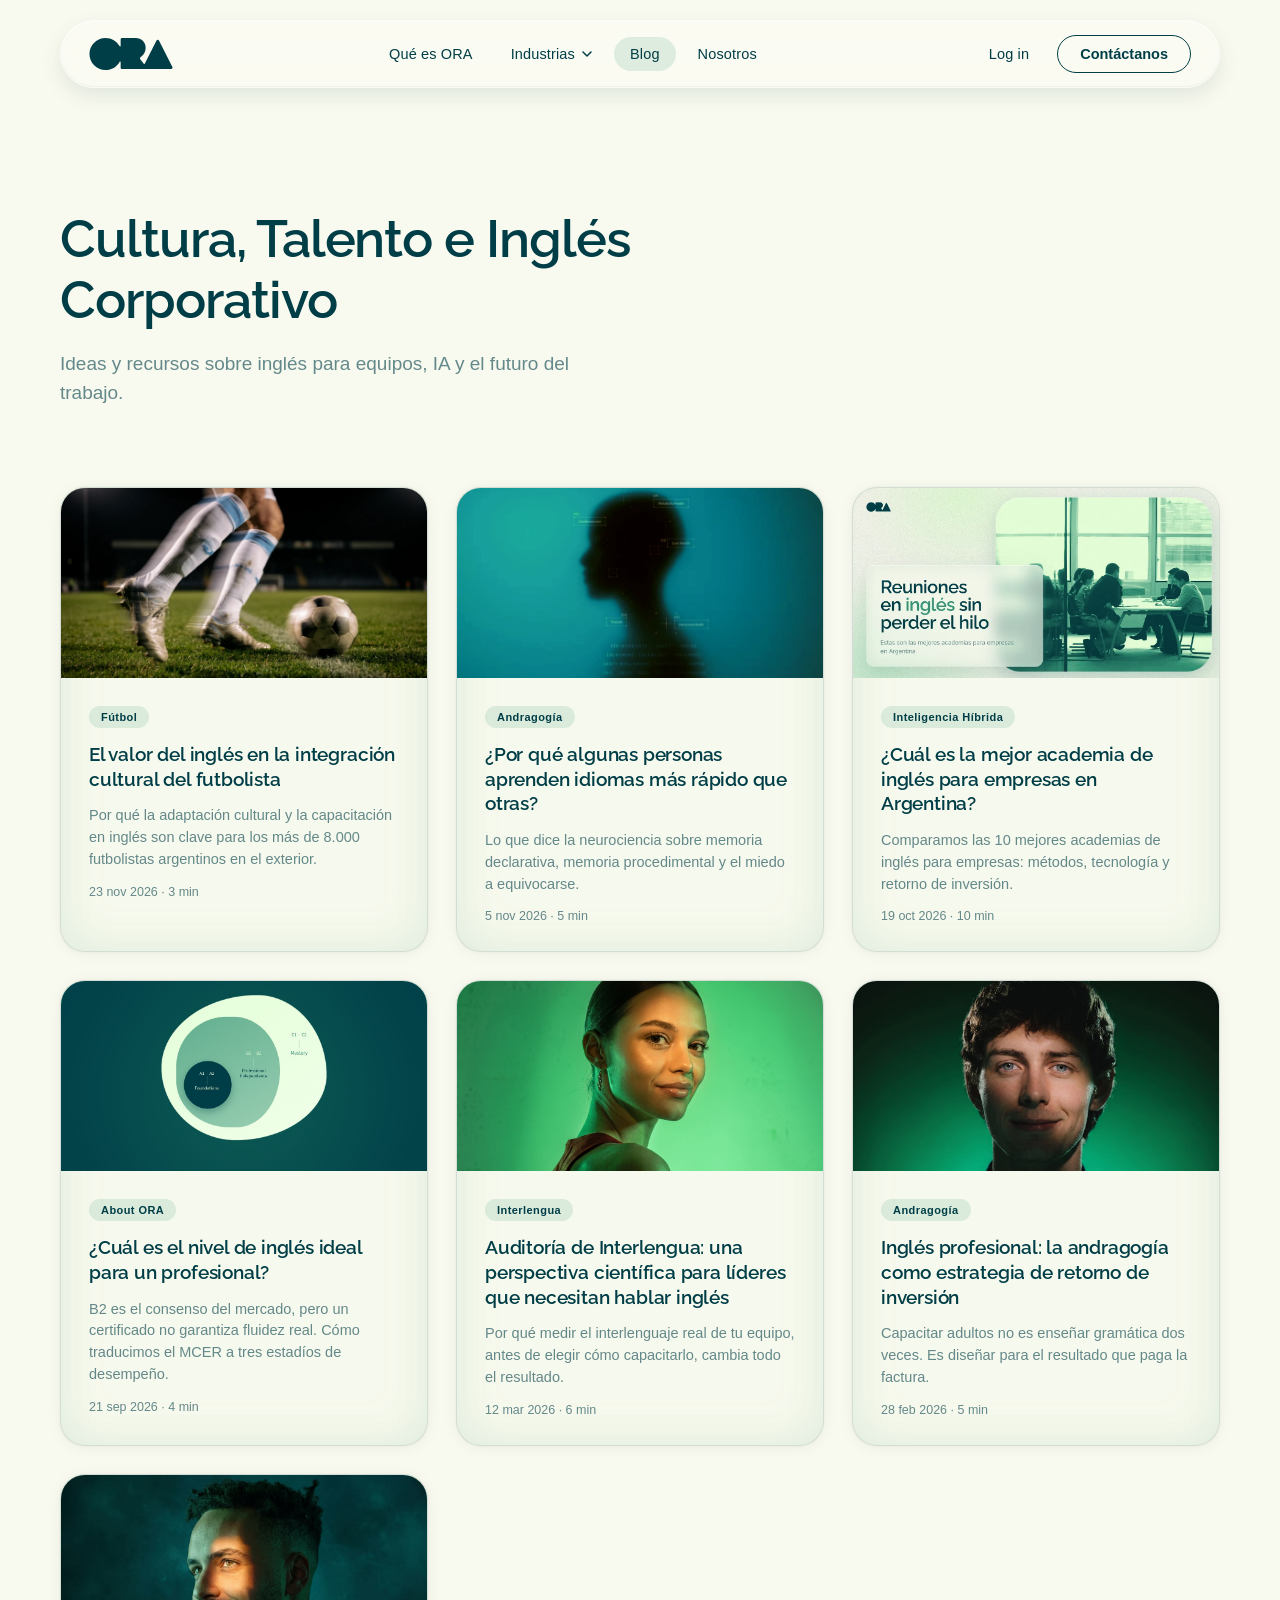
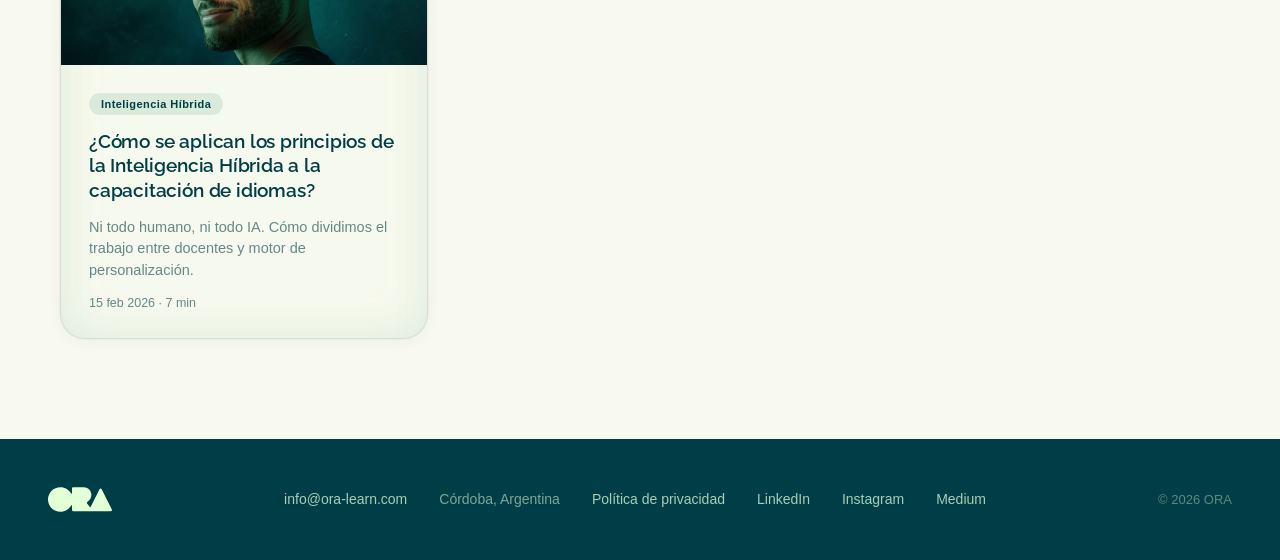
==== commit 30f773df: "Blog: artículo El valor del inglés en la integración cultural del futbolista (SEO, categoría Fútbol," ====
--- a/blog.html
+++ b/blog.html
@@ -108,6 +108,16 @@
   <section class="blog-articles-sec" aria-label="Artículos" style="position:relative;background:var(--ora-paper);padding:0 48px 100px;display:flex;justify-content:center">
     <div class="blog-index-grid" style="width:100%;max-width:1160px;margin:0 auto">
 
+      <a href="/blog/valor-ingles-integracion-cultural-futbolista" class="blog-card">
+        <img class="blog-thumb" src="/assets/blog/valor-ingles-integracion-cultural-futbolista.webp" alt="" loading="lazy" width="1600" height="1073">
+        <div style="display:flex;flex-direction:column;gap:14px;padding:28px">
+          <span style="align-self:flex-start;font-family:var(--font-body);font-size:11px;font-weight:600;letter-spacing:0.04em;color:var(--ora-deep-ocean);background:rgba(52,147,117,0.14);padding:5px 12px;border-radius:999px">Fútbol</span>
+          <h2 style="margin:0;font-family:var(--font-display);font-weight:600;font-size:19px;line-height:1.3;letter-spacing:-0.01em;color:var(--ora-deep-ocean)">El valor del inglés en la integración cultural del futbolista</h2>
+          <p style="margin:0;font-family:var(--font-body);font-weight:300;font-size:14.5px;line-height:1.5;color:var(--text-muted)">Por qué la adaptación cultural y la capacitación en inglés son clave para los más de 8.000 futbolistas argentinos en el exterior.</p>
+          <span style="font-family:var(--font-body);font-size:12.5px;color:var(--text-muted)">23 nov 2026 · 3 min</span>
+        </div>
+      </a>
+
       <a href="/blog/porque-algunos-adultos-aprenden-idiomas-mas-rapido" class="blog-card">
         <img class="blog-thumb" src="/assets/blog/adultos-aprenden-idiomas-rapido.webp" alt="" loading="lazy" width="736" height="414">
         <div style="display:flex;flex-direction:column;gap:14px;padding:28px">
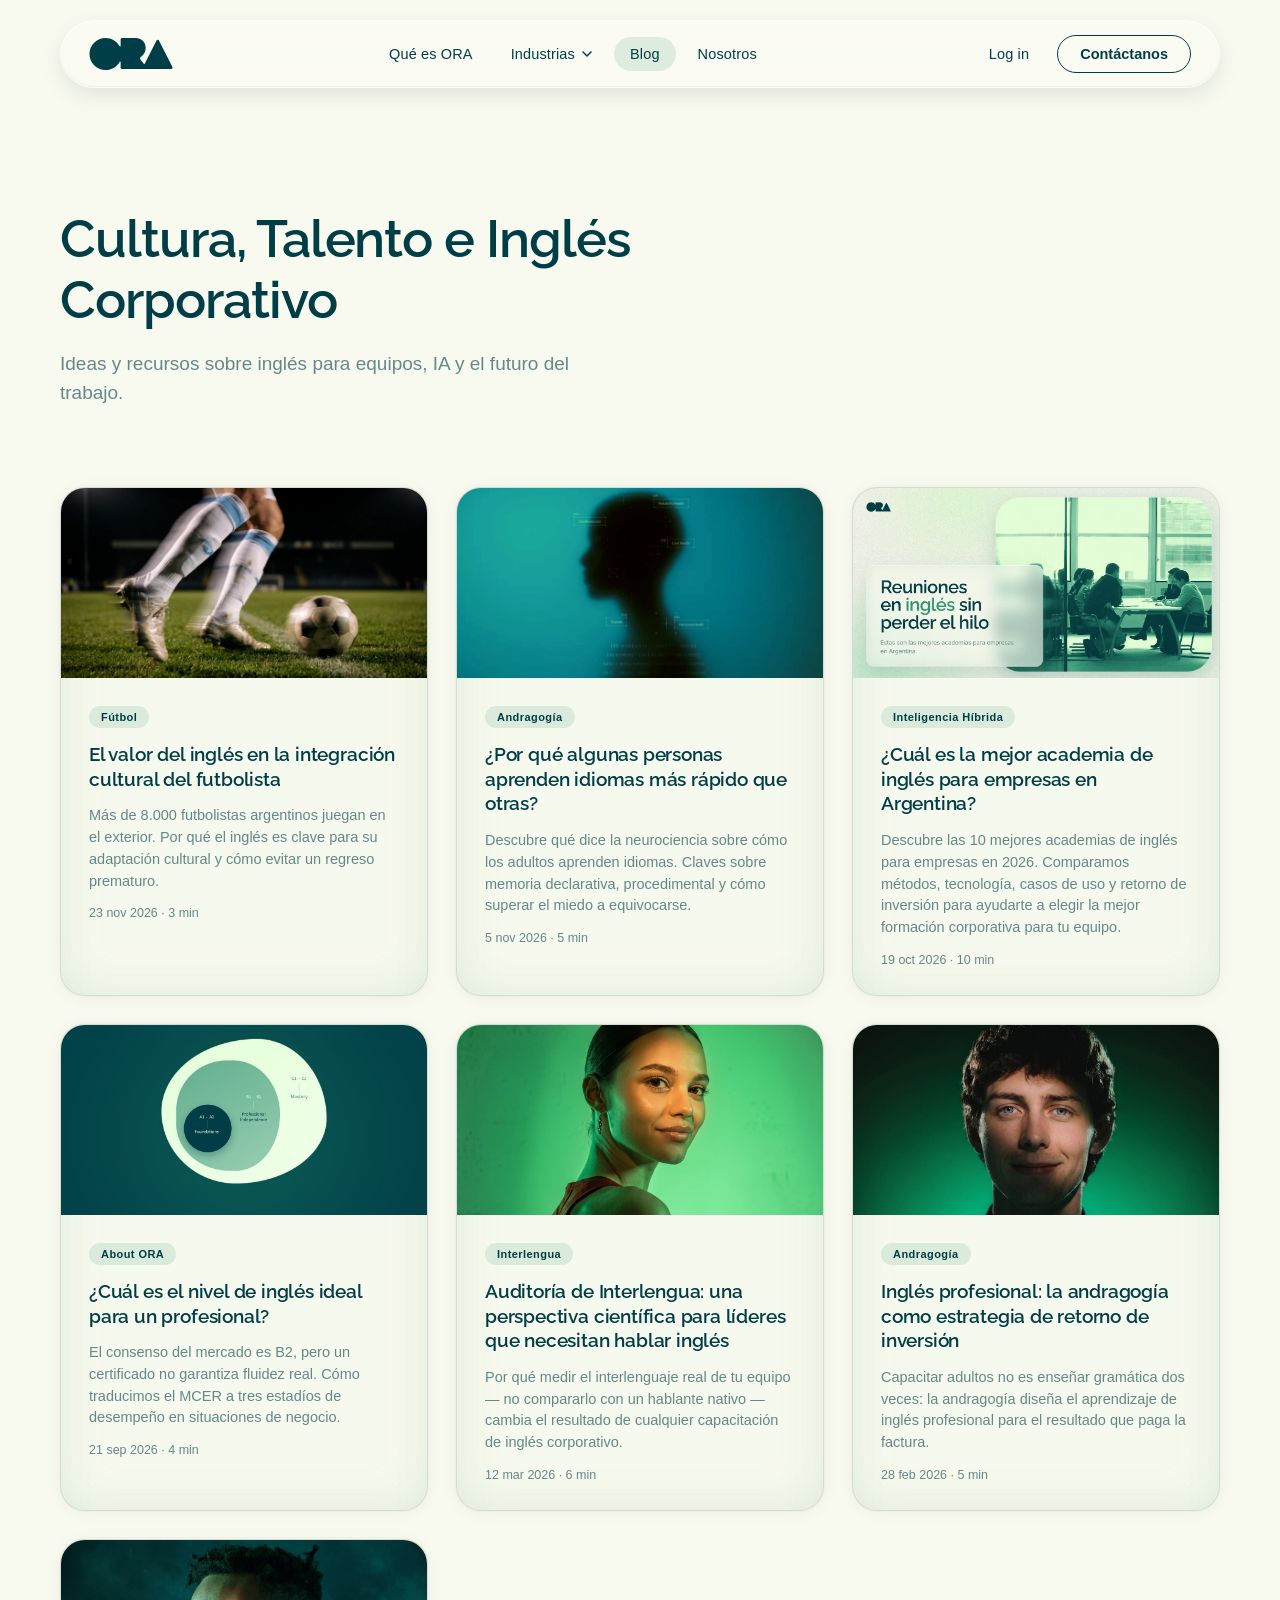
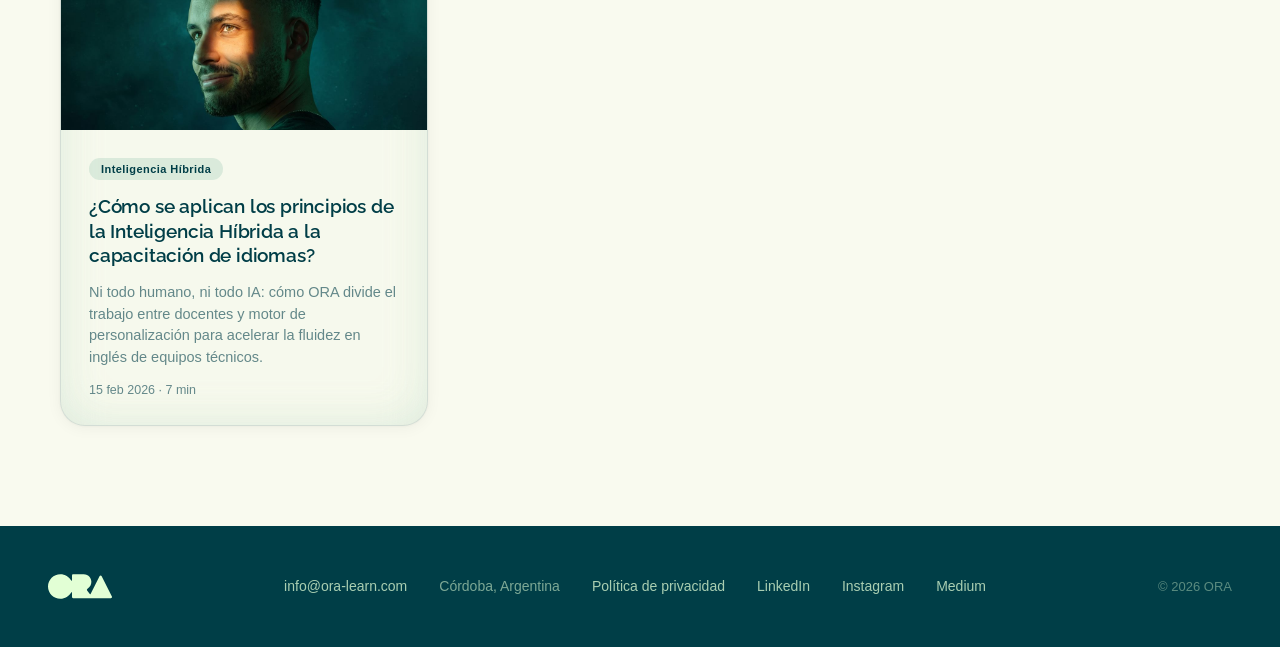
==== commit 567ead53: "Blog: tarjetas de la home (3 últimas) y de /blog se generan solas; Industrias con Fútbol primero scr" ====
--- a/blog.html
+++ b/blog.html
@@ -83,8 +83,8 @@
       <div class="nav-dd">
         <button type="button" class="nav-link nav-dd-btn" aria-expanded="false" aria-haspopup="true" aria-controls="nav-dd-menu">Industrias<svg class="nav-dd-chev" width="10" height="6" viewBox="0 0 10 6" fill="none" aria-hidden="true"><path d="M1 1l4 4 4-4" stroke="currentColor" stroke-width="1.5" stroke-linecap="round" stroke-linejoin="round"/></svg></button>
         <div class="nav-dd-menu" id="nav-dd-menu">
+          <a href="/ingles-para-futbolistas">Inglés para futbolistas</a>
           <a href="/english-for-tech">Inglés para tecnología</a>
-          <a href="/ingles-para-futbolistas">Inglés para futbolistas</a>
         </div>
       </div>
       <a href="/blog" class="nav-link" aria-current="page">Blog</a>
@@ -107,77 +107,77 @@
 
   <section class="blog-articles-sec" aria-label="Artículos" style="position:relative;background:var(--ora-paper);padding:0 48px 100px;display:flex;justify-content:center">
     <div class="blog-index-grid" style="width:100%;max-width:1160px;margin:0 auto">
-
+      <!-- BLOG-LATEST:START -->
       <a href="/blog/valor-ingles-integracion-cultural-futbolista" class="blog-card">
-        <img class="blog-thumb" src="/assets/blog/valor-ingles-integracion-cultural-futbolista.webp" alt="" loading="lazy" width="1600" height="1073">
+        <img class="blog-thumb" src="/assets/blog/valor-ingles-integracion-cultural-futbolista.webp" alt="" loading="lazy" decoding="async">
         <div style="display:flex;flex-direction:column;gap:14px;padding:28px">
           <span style="align-self:flex-start;font-family:var(--font-body);font-size:11px;font-weight:600;letter-spacing:0.04em;color:var(--ora-deep-ocean);background:rgba(52,147,117,0.14);padding:5px 12px;border-radius:999px">Fútbol</span>
           <h2 style="margin:0;font-family:var(--font-display);font-weight:600;font-size:19px;line-height:1.3;letter-spacing:-0.01em;color:var(--ora-deep-ocean)">El valor del inglés en la integración cultural del futbolista</h2>
-          <p style="margin:0;font-family:var(--font-body);font-weight:300;font-size:14.5px;line-height:1.5;color:var(--text-muted)">Por qué la adaptación cultural y la capacitación en inglés son clave para los más de 8.000 futbolistas argentinos en el exterior.</p>
+          <p style="margin:0;font-family:var(--font-body);font-weight:300;font-size:14.5px;line-height:1.5;color:var(--text-muted)">Más de 8.000 futbolistas argentinos juegan en el exterior. Por qué el inglés es clave para su adaptación cultural y cómo evitar un regreso prematuro.</p>
           <span style="font-family:var(--font-body);font-size:12.5px;color:var(--text-muted)">23 nov 2026 · 3 min</span>
         </div>
       </a>
 
       <a href="/blog/porque-algunos-adultos-aprenden-idiomas-mas-rapido" class="blog-card">
-        <img class="blog-thumb" src="/assets/blog/adultos-aprenden-idiomas-rapido.webp" alt="" loading="lazy" width="736" height="414">
+        <img class="blog-thumb" src="/assets/blog/adultos-aprenden-idiomas-rapido.webp" alt="" loading="lazy" decoding="async">
         <div style="display:flex;flex-direction:column;gap:14px;padding:28px">
           <span style="align-self:flex-start;font-family:var(--font-body);font-size:11px;font-weight:600;letter-spacing:0.04em;color:var(--ora-deep-ocean);background:rgba(52,147,117,0.14);padding:5px 12px;border-radius:999px">Andragogía</span>
           <h2 style="margin:0;font-family:var(--font-display);font-weight:600;font-size:19px;line-height:1.3;letter-spacing:-0.01em;color:var(--ora-deep-ocean)">¿Por qué algunas personas aprenden idiomas más rápido que otras?</h2>
-          <p style="margin:0;font-family:var(--font-body);font-weight:300;font-size:14.5px;line-height:1.5;color:var(--text-muted)">Lo que dice la neurociencia sobre memoria declarativa, memoria procedimental y el miedo a equivocarse.</p>
+          <p style="margin:0;font-family:var(--font-body);font-weight:300;font-size:14.5px;line-height:1.5;color:var(--text-muted)">Descubre qué dice la neurociencia sobre cómo los adultos aprenden idiomas. Claves sobre memoria declarativa, procedimental y cómo superar el miedo a equivocarse.</p>
           <span style="font-family:var(--font-body);font-size:12.5px;color:var(--text-muted)">5 nov 2026 · 5 min</span>
         </div>
       </a>
 
       <a href="/blog/mejor-academia-ingles-empresas-argentina" class="blog-card">
-        <img class="blog-thumb" src="/assets/blog/mejor-academia-ingles-empresas.webp" alt="" loading="lazy" width="600" height="322">
+        <img class="blog-thumb" src="/assets/blog/mejor-academia-ingles-empresas.webp" alt="" loading="lazy" decoding="async">
         <div style="display:flex;flex-direction:column;gap:14px;padding:28px">
           <span style="align-self:flex-start;font-family:var(--font-body);font-size:11px;font-weight:600;letter-spacing:0.04em;color:var(--ora-deep-ocean);background:rgba(52,147,117,0.14);padding:5px 12px;border-radius:999px">Inteligencia Híbrida</span>
           <h2 style="margin:0;font-family:var(--font-display);font-weight:600;font-size:19px;line-height:1.3;letter-spacing:-0.01em;color:var(--ora-deep-ocean)">¿Cuál es la mejor academia de inglés para empresas en Argentina?</h2>
-          <p style="margin:0;font-family:var(--font-body);font-weight:300;font-size:14.5px;line-height:1.5;color:var(--text-muted)">Comparamos las 10 mejores academias de inglés para empresas: métodos, tecnología y retorno de inversión.</p>
+          <p style="margin:0;font-family:var(--font-body);font-weight:300;font-size:14.5px;line-height:1.5;color:var(--text-muted)">Descubre las 10 mejores academias de inglés para empresas en 2026. Comparamos métodos, tecnología, casos de uso y retorno de inversión para ayudarte a elegir la mejor formación corporativa para tu equipo.</p>
           <span style="font-family:var(--font-body);font-size:12.5px;color:var(--text-muted)">19 oct 2026 · 10 min</span>
         </div>
       </a>
 
       <a href="/blog/nivel-ingles-ideal-profesional" class="blog-card">
-        <img class="blog-thumb" src="/assets/blog/nivel-ingles-ideal.jpg" alt="" loading="lazy" width="1200" height="896">
+        <img class="blog-thumb" src="/assets/blog/nivel-ingles-ideal.jpg" alt="" loading="lazy" decoding="async">
         <div style="display:flex;flex-direction:column;gap:14px;padding:28px">
           <span style="align-self:flex-start;font-family:var(--font-body);font-size:11px;font-weight:600;letter-spacing:0.04em;color:var(--ora-deep-ocean);background:rgba(52,147,117,0.14);padding:5px 12px;border-radius:999px">About ORA</span>
           <h2 style="margin:0;font-family:var(--font-display);font-weight:600;font-size:19px;line-height:1.3;letter-spacing:-0.01em;color:var(--ora-deep-ocean)">¿Cuál es el nivel de inglés ideal para un profesional?</h2>
-          <p style="margin:0;font-family:var(--font-body);font-weight:300;font-size:14.5px;line-height:1.5;color:var(--text-muted)">B2 es el consenso del mercado, pero un certificado no garantiza fluidez real. Cómo traducimos el MCER a tres estadíos de desempeño.</p>
+          <p style="margin:0;font-family:var(--font-body);font-weight:300;font-size:14.5px;line-height:1.5;color:var(--text-muted)">El consenso del mercado es B2, pero un certificado no garantiza fluidez real. Cómo traducimos el MCER a tres estadíos de desempeño en situaciones de negocio.</p>
           <span style="font-family:var(--font-body);font-size:12.5px;color:var(--text-muted)">21 sep 2026 · 4 min</span>
         </div>
       </a>
 
       <a href="/blog/auditoria-interlengua" class="blog-card">
-        <img class="blog-thumb" src="/assets/blog/auditoria-interlengua.jpg" alt="" loading="lazy" width="1200" height="896">
+        <img class="blog-thumb" src="/assets/blog/auditoria-interlengua.jpg" alt="" loading="lazy" decoding="async">
         <div style="display:flex;flex-direction:column;gap:14px;padding:28px">
           <span style="align-self:flex-start;font-family:var(--font-body);font-size:11px;font-weight:600;letter-spacing:0.04em;color:var(--ora-deep-ocean);background:rgba(52,147,117,0.14);padding:5px 12px;border-radius:999px">Interlengua</span>
           <h2 style="margin:0;font-family:var(--font-display);font-weight:600;font-size:19px;line-height:1.3;letter-spacing:-0.01em;color:var(--ora-deep-ocean)">Auditoría de Interlengua: una perspectiva científica para líderes que necesitan hablar inglés</h2>
-          <p style="margin:0;font-family:var(--font-body);font-weight:300;font-size:14.5px;line-height:1.5;color:var(--text-muted)">Por qué medir el interlenguaje real de tu equipo, antes de elegir cómo capacitarlo, cambia todo el resultado.</p>
+          <p style="margin:0;font-family:var(--font-body);font-weight:300;font-size:14.5px;line-height:1.5;color:var(--text-muted)">Por qué medir el interlenguaje real de tu equipo — no compararlo con un hablante nativo — cambia el resultado de cualquier capacitación de inglés corporativo.</p>
           <span style="font-family:var(--font-body);font-size:12.5px;color:var(--text-muted)">12 mar 2026 · 6 min</span>
         </div>
       </a>
 
       <a href="/blog/andragogia-roi" class="blog-card">
-        <img class="blog-thumb" src="/assets/blog/andragogia-roi.jpg" alt="" loading="lazy" width="1200" height="896">
+        <img class="blog-thumb" src="/assets/blog/andragogia-roi.jpg" alt="" loading="lazy" decoding="async">
         <div style="display:flex;flex-direction:column;gap:14px;padding:28px">
           <span style="align-self:flex-start;font-family:var(--font-body);font-size:11px;font-weight:600;letter-spacing:0.04em;color:var(--ora-deep-ocean);background:rgba(52,147,117,0.14);padding:5px 12px;border-radius:999px">Andragogía</span>
           <h2 style="margin:0;font-family:var(--font-display);font-weight:600;font-size:19px;line-height:1.3;letter-spacing:-0.01em;color:var(--ora-deep-ocean)">Inglés profesional: la andragogía como estrategia de retorno de inversión</h2>
-          <p style="margin:0;font-family:var(--font-body);font-weight:300;font-size:14.5px;line-height:1.5;color:var(--text-muted)">Capacitar adultos no es enseñar gramática dos veces. Es diseñar para el resultado que paga la factura.</p>
+          <p style="margin:0;font-family:var(--font-body);font-weight:300;font-size:14.5px;line-height:1.5;color:var(--text-muted)">Capacitar adultos no es enseñar gramática dos veces: la andragogía diseña el aprendizaje de inglés profesional para el resultado que paga la factura.</p>
           <span style="font-family:var(--font-body);font-size:12.5px;color:var(--text-muted)">28 feb 2026 · 5 min</span>
         </div>
       </a>
 
       <a href="/blog/inteligencia-hibrida-idiomas" class="blog-card">
-        <img class="blog-thumb" src="/assets/blog/inteligencia-hibrida-idiomas.jpg" alt="" loading="lazy" width="1200" height="896">
+        <img class="blog-thumb" src="/assets/blog/inteligencia-hibrida-idiomas.jpg" alt="" loading="lazy" decoding="async">
         <div style="display:flex;flex-direction:column;gap:14px;padding:28px">
           <span style="align-self:flex-start;font-family:var(--font-body);font-size:11px;font-weight:600;letter-spacing:0.04em;color:var(--ora-deep-ocean);background:rgba(52,147,117,0.14);padding:5px 12px;border-radius:999px">Inteligencia Híbrida</span>
           <h2 style="margin:0;font-family:var(--font-display);font-weight:600;font-size:19px;line-height:1.3;letter-spacing:-0.01em;color:var(--ora-deep-ocean)">¿Cómo se aplican los principios de la Inteligencia Híbrida a la capacitación de idiomas?</h2>
-          <p style="margin:0;font-family:var(--font-body);font-weight:300;font-size:14.5px;line-height:1.5;color:var(--text-muted)">Ni todo humano, ni todo IA. Cómo dividimos el trabajo entre docentes y motor de personalización.</p>
+          <p style="margin:0;font-family:var(--font-body);font-weight:300;font-size:14.5px;line-height:1.5;color:var(--text-muted)">Ni todo humano, ni todo IA: cómo ORA divide el trabajo entre docentes y motor de personalización para acelerar la fluidez en inglés de equipos técnicos.</p>
           <span style="font-family:var(--font-body);font-size:12.5px;color:var(--text-muted)">15 feb 2026 · 7 min</span>
         </div>
       </a>
-
+      <!-- BLOG-LATEST:END -->
     </div>
   </section>
 </main>
